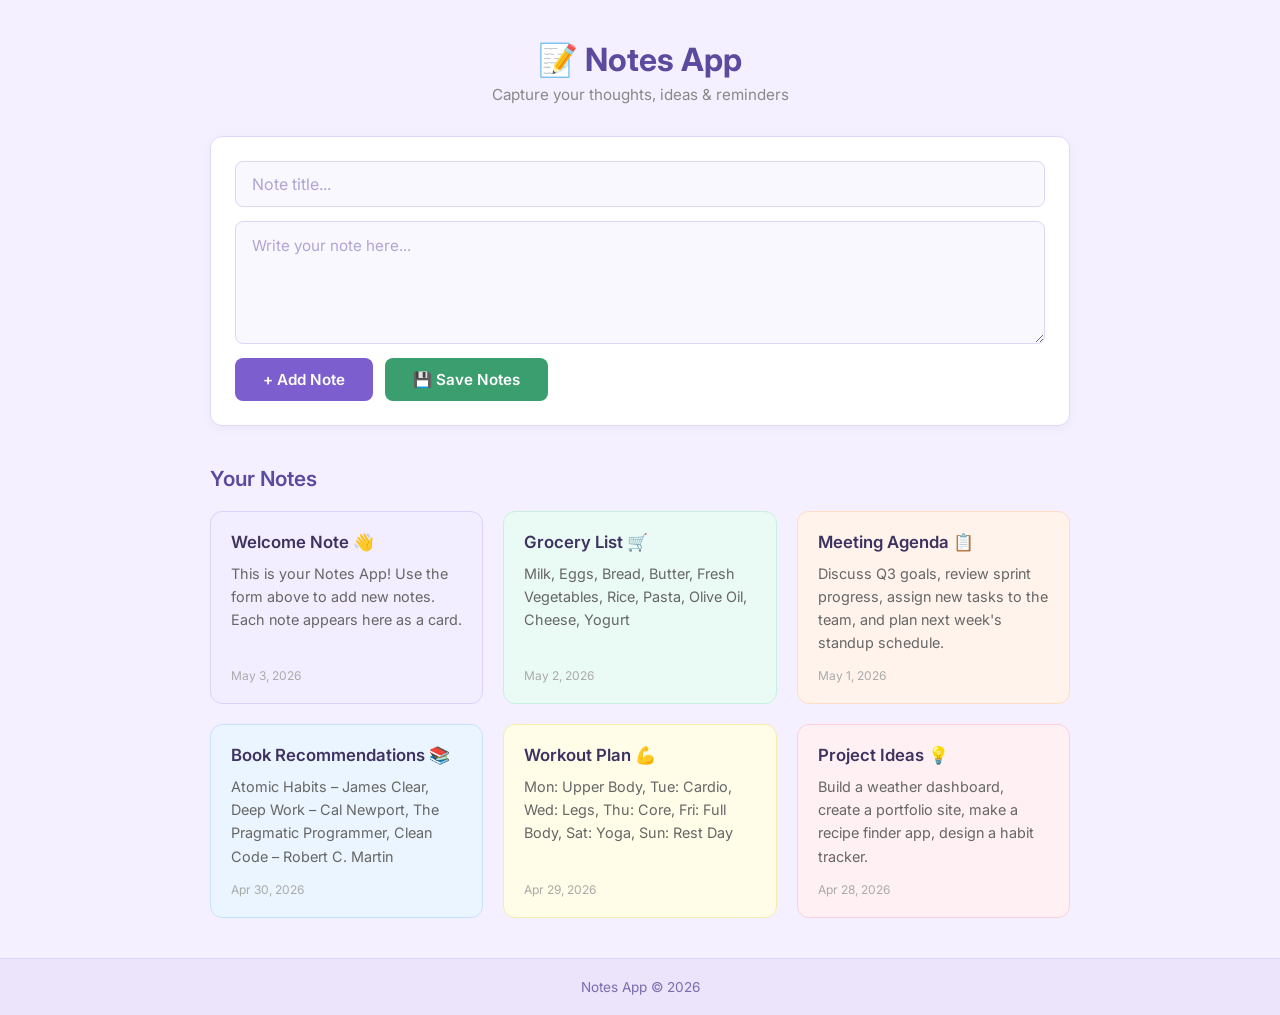
==== index.html @ 51b4ef1a "initial frontend code" ====
<!DOCTYPE html>
<html lang="en">

<head>
    <meta charset="UTF-8">
    <meta name="viewport" content="width=device-width, initial-scale=1.0">
    <meta name="description" content="A clean and simple Notes App to organize your thoughts.">
    <title>Notes App</title>
    <link rel="preconnect" href="https://fonts.googleapis.com">
    <link rel="preconnect" href="https://fonts.gstatic.com" crossorigin>
    <link href="https://fonts.googleapis.com/css2?family=Inter:wght@400;500;600;700&display=swap" rel="stylesheet">
    <link rel="stylesheet" href="styles.css">
</head>

<body>

    <div class="container">

        <!-- Header -->
        <header class="header">
            <h1 class="header__title">📝 Notes App</h1>
            <p class="header__subtitle">Capture your thoughts, ideas &amp; reminders</p>
        </header>

        <!-- Add Note Form -->
        <section class="add-note" aria-label="Add a new note">
            <input type="text" class="add-note__title" id="noteTitle" placeholder="Note title..."
                aria-label="Note title">
            <textarea class="add-note__content" id="noteContent" placeholder="Write your note here..." rows="4"
                aria-label="Note content"></textarea>
            <div class="add-note__actions">
                <button class="add-note__btn" type="button" id="addNoteBtn">
                    + Add Note
                </button>
                <button class="add-note__btn add-note__btn--save" type="button" id="saveBtn">
                    💾 Save Notes
                </button>
            </div>
        </section>

        <!-- Notes Grid -->
        <section class="notes" aria-label="Your notes">
            <h2 class="notes__heading">Your Notes</h2>

            <div class="notes__grid">

                <article class="card card--lavender">
                    <h3 class="card__title">Welcome Note 👋</h3>
                    <p class="card__text">This is your Notes App! Use the form above to add new notes. Each note appears
                        here as a card.</p>
                    <span class="card__date">May 3, 2026</span>
                </article>

                <article class="card card--mint">
                    <h3 class="card__title">Grocery List 🛒</h3>
                    <p class="card__text">Milk, Eggs, Bread, Butter, Fresh Vegetables, Rice, Pasta, Olive Oil, Cheese,
                        Yogurt</p>
                    <span class="card__date">May 2, 2026</span>
                </article>

                <article class="card card--peach">
                    <h3 class="card__title">Meeting Agenda 📋</h3>
                    <p class="card__text">Discuss Q3 goals, review sprint progress, assign new tasks to the team, and
                        plan next week's standup schedule.</p>
                    <span class="card__date">May 1, 2026</span>
                </article>

                <article class="card card--sky">
                    <h3 class="card__title">Book Recommendations 📚</h3>
                    <p class="card__text">Atomic Habits – James Clear, Deep Work – Cal Newport, The Pragmatic
                        Programmer, Clean Code – Robert C. Martin</p>
                    <span class="card__date">Apr 30, 2026</span>
                </article>

                <article class="card card--lemon">
                    <h3 class="card__title">Workout Plan 💪</h3>
                    <p class="card__text">Mon: Upper Body, Tue: Cardio, Wed: Legs, Thu: Core, Fri: Full Body, Sat: Yoga,
                        Sun: Rest Day</p>
                    <span class="card__date">Apr 29, 2026</span>
                </article>

                <article class="card card--rose">
                    <h3 class="card__title">Project Ideas 💡</h3>
                    <p class="card__text">Build a weather dashboard, create a portfolio site, make a recipe finder app,
                        design a habit tracker.</p>
                    <span class="card__date">Apr 28, 2026</span>
                </article>

            </div>
        </section>

    </div>

    <!-- Footer -->
    <footer class="footer">
        <p class="footer__text">Notes App &copy; 2026</p>
    </footer>

    <script>
        const colors = ['lavender', 'mint', 'peach', 'sky', 'lemon', 'rose'];
        const grid = document.querySelector('.notes__grid');

        // Load saved notes from localStorage on page load
        // If saved notes exist, replace the hardcoded cards entirely
        const saved = JSON.parse(localStorage.getItem('notes_app_data') || '[]');
        if (saved.length > 0) {
            grid.innerHTML = '';
            saved.forEach(function(note) {
                grid.insertAdjacentHTML('beforeend', createCardHTML(note.title, note.text, note.date, note.color));
            });
        }

        // Add Note — creates a new card at the top of the grid
        document.getElementById('addNoteBtn').addEventListener('click', function() {
            const title = document.getElementById('noteTitle').value.trim();
            const content = document.getElementById('noteContent').value.trim();
            if (!title) { alert('Please enter a note title.'); return; }
            const color = colors[Math.floor(Math.random() * colors.length)];
            const date = new Date().toLocaleDateString('en-US', { month: 'short', day: 'numeric', year: 'numeric' });
            grid.insertAdjacentHTML('afterbegin', createCardHTML(title, content, date, color));
            document.getElementById('noteTitle').value = '';
            document.getElementById('noteContent').value = '';
        });

        // Save Notes — saves all current cards to localStorage, then refreshes
        document.getElementById('saveBtn').addEventListener('click', function() {
            var notes = [];
            document.querySelectorAll('.card').forEach(function(card) {
                notes.push({
                    title: card.querySelector('.card__title').textContent,
                    text: card.querySelector('.card__text').textContent,
                    date: card.querySelector('.card__date').textContent,
                    color: (card.className.match(/card--(\w+)/) || [])[1] || 'lavender'
                });
            });
            localStorage.setItem('notes_app_data', JSON.stringify(notes));
            location.reload();
        });

        function createCardHTML(title, text, date, color) {
            return '<article class="card card--' + color + '">' +
                '<h3 class="card__title">' + escapeHTML(title) + '</h3>' +
                '<p class="card__text">' + escapeHTML(text) + '</p>' +
                '<span class="card__date">' + escapeHTML(date) + '</span>' +
                '</article>';
        }

        function escapeHTML(str) {
            var div = document.createElement('div');
            div.textContent = str;
            return div.innerHTML;
        }
    </script>

</body>

</html>
---- styles.css ----
/* ===== RESET ===== */
*, *::before, *::after {
  margin: 0;
  padding: 0;
  box-sizing: border-box;
}

/* ===== BASE ===== */
body {
  font-family: 'Inter', sans-serif;
  background-color: #f5f0ff;
  color: #333;
  min-height: 100vh;
  display: flex;
  flex-direction: column;
}

/* ===== CONTAINER ===== */
.container {
  max-width: 900px;
  width: 100%;
  margin: 0 auto;
  padding: 40px 20px;
  flex: 1;
}

/* ===== HEADER ===== */
.header {
  text-align: center;
  margin-bottom: 32px;
}

.header__title {
  font-size: 2rem;
  font-weight: 700;
  color: #5b4a9e;
}

.header__subtitle {
  font-size: 0.95rem;
  color: #888;
  margin-top: 6px;
}

/* ===== ADD NOTE FORM ===== */
.add-note {
  background: #ffffff;
  border: 1px solid #e0d9f5;
  border-radius: 12px;
  padding: 24px;
  display: flex;
  flex-direction: column;
  gap: 14px;
  margin-bottom: 40px;
  box-shadow: 0 2px 10px rgba(91, 74, 158, 0.06);
}

.add-note__title {
  font-family: 'Inter', sans-serif;
  font-size: 1rem;
  padding: 12px 16px;
  border: 1px solid #ddd6f5;
  border-radius: 8px;
  outline: none;
  background: #faf8ff;
  color: #333;
  transition: border-color 0.2s;
}

.add-note__title:focus {
  border-color: #a78bfa;
}

.add-note__title::placeholder {
  color: #b0a4d4;
}

.add-note__content {
  font-family: 'Inter', sans-serif;
  font-size: 0.95rem;
  padding: 12px 16px;
  border: 1px solid #ddd6f5;
  border-radius: 8px;
  outline: none;
  background: #faf8ff;
  color: #333;
  resize: vertical;
  min-height: 100px;
  line-height: 1.6;
  transition: border-color 0.2s;
}

.add-note__content:focus {
  border-color: #a78bfa;
}

.add-note__content::placeholder {
  color: #b0a4d4;
}

.add-note__actions {
  display: flex;
  gap: 12px;
  flex-wrap: wrap;
}

.add-note__btn {
  font-family: 'Inter', sans-serif;
  font-size: 0.95rem;
  font-weight: 600;
  padding: 12px 28px;
  background-color: #7c5ecf;
  color: #fff;
  border: none;
  border-radius: 8px;
  cursor: pointer;
  transition: background-color 0.2s, transform 0.15s;
}

.add-note__btn:hover {
  background-color: #6a4ebd;
  transform: translateY(-1px);
}

.add-note__btn:active {
  transform: translateY(0);
}

.add-note__btn--save {
  background-color: #3a9e6e;
}

.add-note__btn--save:hover {
  background-color: #2e8a5c;
}

/* ===== NOTES SECTION ===== */
.notes__heading {
  font-size: 1.3rem;
  font-weight: 600;
  color: #5b4a9e;
  margin-bottom: 20px;
}

/* ===== NOTES GRID (Flexbox) ===== */
.notes__grid {
  display: flex;
  flex-wrap: wrap;
  gap: 20px;
}

/* ===== NOTE CARD ===== */
.card {
  flex: 1 1 260px;
  max-width: 100%;
  background: #ffffff;
  border: 1px solid #e8e2f4;
  border-radius: 12px;
  padding: 20px;
  display: flex;
  flex-direction: column;
  gap: 10px;
  transition: transform 0.2s, box-shadow 0.2s;
}

.card:hover {
  transform: translateY(-4px);
  box-shadow: 0 6px 20px rgba(91, 74, 158, 0.1);
}

.card__title {
  font-size: 1.05rem;
  font-weight: 600;
  color: #3d3260;
}

.card__text {
  font-size: 0.9rem;
  color: #666;
  line-height: 1.6;
  flex: 1;
}

.card__date {
  font-size: 0.75rem;
  color: #aaa;
  margin-top: 4px;
}

/* ===== PASTEL CARD COLORS ===== */
.card--lavender {
  background: #f3eeff;
  border-color: #ddd1fc;
}

.card--mint {
  background: #eafaf4;
  border-color: #c8f0de;
}

.card--peach {
  background: #fff3ec;
  border-color: #fdddc7;
}

.card--sky {
  background: #ebf5ff;
  border-color: #c7e2ff;
}

.card--lemon {
  background: #fffce8;
  border-color: #f5edab;
}

.card--rose {
  background: #fff0f3;
  border-color: #fcd1da;
}

/* ===== FOOTER ===== */
.footer {
  text-align: center;
  padding: 20px;
  background: #ebe4fa;
  border-top: 1px solid #ddd6f5;
}

.footer__text {
  font-size: 0.85rem;
  color: #7a6cb0;
}

/* ===== RESPONSIVE ===== */
@media (max-width: 640px) {
  .container {
    padding: 24px 14px;
  }

  .header__title {
    font-size: 1.5rem;
  }

  .notes__grid {
    flex-direction: column;
  }

  .card {
    flex: 1 1 100%;
  }

  .add-note__btn {
    width: 100%;
    text-align: center;
  }
}
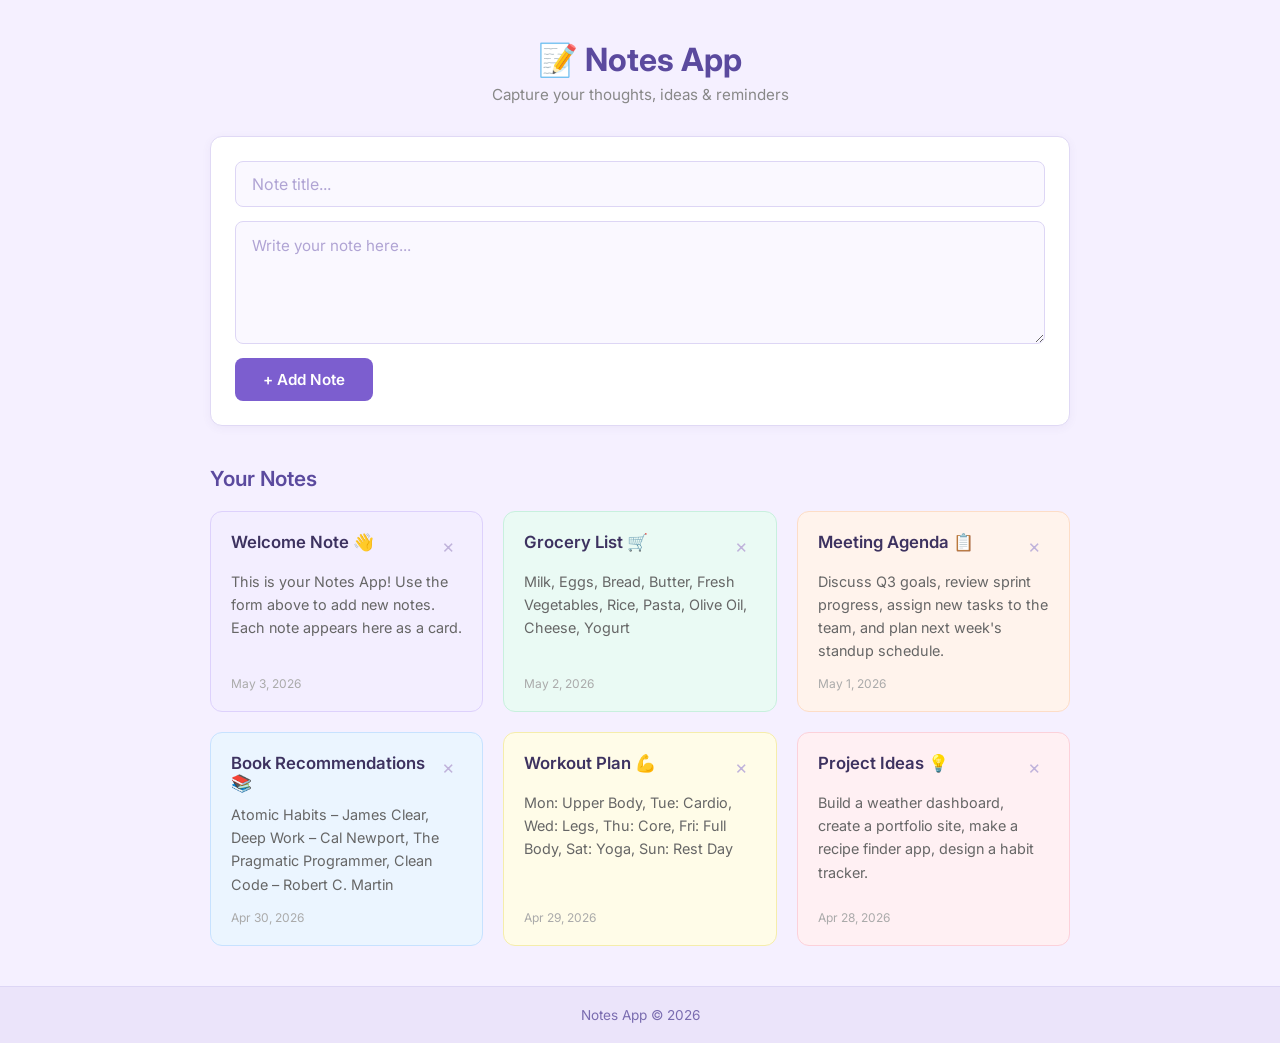
==== commit ceb86065: "Functional and remove save button" ====
--- a/index.html
+++ b/index.html
@@ -32,9 +32,6 @@
                 <button class="add-note__btn" type="button" id="addNoteBtn">
                     + Add Note
                 </button>
-                <button class="add-note__btn add-note__btn--save" type="button" id="saveBtn">
-                    💾 Save Notes
-                </button>
             </div>
         </section>
 
@@ -44,47 +41,7 @@
 
             <div class="notes__grid">
 
-                <article class="card card--lavender">
-                    <h3 class="card__title">Welcome Note 👋</h3>
-                    <p class="card__text">This is your Notes App! Use the form above to add new notes. Each note appears
-                        here as a card.</p>
-                    <span class="card__date">May 3, 2026</span>
-                </article>
-
-                <article class="card card--mint">
-                    <h3 class="card__title">Grocery List 🛒</h3>
-                    <p class="card__text">Milk, Eggs, Bread, Butter, Fresh Vegetables, Rice, Pasta, Olive Oil, Cheese,
-                        Yogurt</p>
-                    <span class="card__date">May 2, 2026</span>
-                </article>
-
-                <article class="card card--peach">
-                    <h3 class="card__title">Meeting Agenda 📋</h3>
-                    <p class="card__text">Discuss Q3 goals, review sprint progress, assign new tasks to the team, and
-                        plan next week's standup schedule.</p>
-                    <span class="card__date">May 1, 2026</span>
-                </article>
-
-                <article class="card card--sky">
-                    <h3 class="card__title">Book Recommendations 📚</h3>
-                    <p class="card__text">Atomic Habits – James Clear, Deep Work – Cal Newport, The Pragmatic
-                        Programmer, Clean Code – Robert C. Martin</p>
-                    <span class="card__date">Apr 30, 2026</span>
-                </article>
-
-                <article class="card card--lemon">
-                    <h3 class="card__title">Workout Plan 💪</h3>
-                    <p class="card__text">Mon: Upper Body, Tue: Cardio, Wed: Legs, Thu: Core, Fri: Full Body, Sat: Yoga,
-                        Sun: Rest Day</p>
-                    <span class="card__date">Apr 29, 2026</span>
-                </article>
-
-                <article class="card card--rose">
-                    <h3 class="card__title">Project Ideas 💡</h3>
-                    <p class="card__text">Build a weather dashboard, create a portfolio site, make a recipe finder app,
-                        design a habit tracker.</p>
-                    <span class="card__date">Apr 28, 2026</span>
-                </article>
+                <!-- Notes are rendered dynamically by JavaScript -->
 
             </div>
         </section>
@@ -97,49 +54,123 @@
     </footer>
 
     <script>
+        const STORAGE_KEY = 'notes_app_data';
         const colors = ['lavender', 'mint', 'peach', 'sky', 'lemon', 'rose'];
         const grid = document.querySelector('.notes__grid');
+        const emptyState = document.createElement('p');
+        emptyState.className = 'notes__empty';
+        emptyState.textContent = 'No notes yet. Add your first note above!';
 
-        // Load saved notes from localStorage on page load
-        // If saved notes exist, replace the hardcoded cards entirely
-        const saved = JSON.parse(localStorage.getItem('notes_app_data') || '[]');
-        if (saved.length > 0) {
+        // Default starter notes (used only on very first visit)
+        const defaultNotes = [
+            { title: 'Welcome Note 👋', text: 'This is your Notes App! Use the form above to add new notes. Each note appears here as a card.', date: 'May 3, 2026', color: 'lavender' },
+            { title: 'Grocery List 🛒', text: 'Milk, Eggs, Bread, Butter, Fresh Vegetables, Rice, Pasta, Olive Oil, Cheese, Yogurt', date: 'May 2, 2026', color: 'mint' },
+            { title: 'Meeting Agenda 📋', text: 'Discuss Q3 goals, review sprint progress, assign new tasks to the team, and plan next week\'s standup schedule.', date: 'May 1, 2026', color: 'peach' },
+            { title: 'Book Recommendations 📚', text: 'Atomic Habits – James Clear, Deep Work – Cal Newport, The Pragmatic Programmer, Clean Code – Robert C. Martin', date: 'Apr 30, 2026', color: 'sky' },
+            { title: 'Workout Plan 💪', text: 'Mon: Upper Body, Tue: Cardio, Wed: Legs, Thu: Core, Fri: Full Body, Sat: Yoga, Sun: Rest Day', date: 'Apr 29, 2026', color: 'lemon' },
+            { title: 'Project Ideas 💡', text: 'Build a weather dashboard, create a portfolio site, make a recipe finder app, design a habit tracker.', date: 'Apr 28, 2026', color: 'rose' }
+        ];
+
+        // ---- Data helpers ----
+        function loadNotes() {
+            const raw = localStorage.getItem(STORAGE_KEY);
+            if (raw === null) {
+                // First visit — seed with defaults and persist
+                localStorage.setItem(STORAGE_KEY, JSON.stringify(defaultNotes));
+                return [...defaultNotes];
+            }
+            return JSON.parse(raw);
+        }
+
+        function saveNotes(notes) {
+            localStorage.setItem(STORAGE_KEY, JSON.stringify(notes));
+        }
+
+        // ---- Rendering ----
+        function renderNotes() {
+            const notes = loadNotes();
             grid.innerHTML = '';
-            saved.forEach(function(note) {
-                grid.insertAdjacentHTML('beforeend', createCardHTML(note.title, note.text, note.date, note.color));
+            if (notes.length === 0) {
+                grid.appendChild(emptyState);
+                return;
+            }
+            notes.forEach(function(note, index) {
+                grid.insertAdjacentHTML('beforeend', createCardHTML(note.title, note.text, note.date, note.color, index));
+            });
+
+            // Attach delete handlers
+            grid.querySelectorAll('.card__delete').forEach(function(btn) {
+                btn.addEventListener('click', function() {
+                    const idx = parseInt(this.dataset.index, 10);
+                    deleteNote(idx);
+                });
             });
         }
 
-        // Add Note — creates a new card at the top of the grid
+        // ---- Actions ----
+        function addNote(title, text) {
+            const notes = loadNotes();
+            notes.unshift({
+                title: title,
+                text: text,
+                date: new Date().toLocaleDateString('en-US', { month: 'short', day: 'numeric', year: 'numeric' }),
+                color: colors[Math.floor(Math.random() * colors.length)]
+            });
+            saveNotes(notes);
+            renderNotes();
+        }
+
+        function deleteNote(index) {
+            const notes = loadNotes();
+            if (index >= 0 && index < notes.length) {
+                const card = grid.querySelectorAll('.card')[index];
+                if (card) {
+                    card.classList.add('card--removing');
+                    card.addEventListener('animationend', function() {
+                        notes.splice(index, 1);
+                        saveNotes(notes);
+                        renderNotes();
+                    });
+                } else {
+                    notes.splice(index, 1);
+                    saveNotes(notes);
+                    renderNotes();
+                }
+            }
+        }
+
+        // ---- Event listeners ----
         document.getElementById('addNoteBtn').addEventListener('click', function() {
-            const title = document.getElementById('noteTitle').value.trim();
-            const content = document.getElementById('noteContent').value.trim();
-            if (!title) { alert('Please enter a note title.'); return; }
-            const color = colors[Math.floor(Math.random() * colors.length)];
-            const date = new Date().toLocaleDateString('en-US', { month: 'short', day: 'numeric', year: 'numeric' });
-            grid.insertAdjacentHTML('afterbegin', createCardHTML(title, content, date, color));
-            document.getElementById('noteTitle').value = '';
-            document.getElementById('noteContent').value = '';
+            const titleEl = document.getElementById('noteTitle');
+            const contentEl = document.getElementById('noteContent');
+            const title = titleEl.value.trim();
+            const content = contentEl.value.trim();
+            if (!title) {
+                titleEl.focus();
+                titleEl.classList.add('add-note__title--error');
+                setTimeout(function() { titleEl.classList.remove('add-note__title--error'); }, 800);
+                return;
+            }
+            addNote(title, content);
+            titleEl.value = '';
+            contentEl.value = '';
+            titleEl.focus();
         });
 
-        // Save Notes — saves all current cards to localStorage, then refreshes
-        document.getElementById('saveBtn').addEventListener('click', function() {
-            var notes = [];
-            document.querySelectorAll('.card').forEach(function(card) {
-                notes.push({
-                    title: card.querySelector('.card__title').textContent,
-                    text: card.querySelector('.card__text').textContent,
-                    date: card.querySelector('.card__date').textContent,
-                    color: (card.className.match(/card--(\w+)/) || [])[1] || 'lavender'
-                });
-            });
-            localStorage.setItem('notes_app_data', JSON.stringify(notes));
-            location.reload();
+        // Allow Ctrl+Enter / Cmd+Enter to add a note quickly
+        document.querySelector('.add-note').addEventListener('keydown', function(e) {
+            if ((e.ctrlKey || e.metaKey) && e.key === 'Enter') {
+                document.getElementById('addNoteBtn').click();
+            }
         });
 
-        function createCardHTML(title, text, date, color) {
+        // ---- Helpers ----
+        function createCardHTML(title, text, date, color, index) {
             return '<article class="card card--' + color + '">' +
-                '<h3 class="card__title">' + escapeHTML(title) + '</h3>' +
+                '<div class="card__header">' +
+                    '<h3 class="card__title">' + escapeHTML(title) + '</h3>' +
+                    '<button class="card__delete" data-index="' + index + '" title="Delete note" aria-label="Delete note">×</button>' +
+                '</div>' +
                 '<p class="card__text">' + escapeHTML(text) + '</p>' +
                 '<span class="card__date">' + escapeHTML(date) + '</span>' +
                 '</article>';
@@ -150,6 +181,9 @@
             div.textContent = str;
             return div.innerHTML;
         }
+
+        // ---- Init ----
+        renderNotes();
     </script>
 
 </body>
--- a/styles.css
+++ b/styles.css
@@ -126,12 +126,17 @@
   transform: translateY(0);
 }
 
-.add-note__btn--save {
-  background-color: #3a9e6e;
-}
-
-.add-note__btn--save:hover {
-  background-color: #2e8a5c;
+/* ===== INPUT ERROR STATE ===== */
+.add-note__title--error {
+  border-color: #e74c3c !important;
+  animation: shake 0.4s ease-in-out;
+}
+
+@keyframes shake {
+  0%, 100% { transform: translateX(0); }
+  25% { transform: translateX(-6px); }
+  50% { transform: translateX(6px); }
+  75% { transform: translateX(-4px); }
 }
 
 /* ===== NOTES SECTION ===== */
@@ -187,6 +192,59 @@
   margin-top: 4px;
 }
 
+/* ===== CARD HEADER (title + delete) ===== */
+.card__header {
+  display: flex;
+  align-items: flex-start;
+  justify-content: space-between;
+  gap: 8px;
+}
+
+.card__delete {
+  font-family: 'Inter', sans-serif;
+  font-size: 1.2rem;
+  line-height: 1;
+  width: 28px;
+  height: 28px;
+  display: flex;
+  align-items: center;
+  justify-content: center;
+  flex-shrink: 0;
+  background: transparent;
+  color: #c0b3db;
+  border: 1px solid transparent;
+  border-radius: 6px;
+  cursor: pointer;
+  transition: background 0.2s, color 0.2s, border-color 0.2s;
+}
+
+.card__delete:hover {
+  background: rgba(231, 76, 60, 0.1);
+  color: #e74c3c;
+  border-color: rgba(231, 76, 60, 0.25);
+}
+
+/* ===== CARD REMOVAL ANIMATION ===== */
+.card--removing {
+  animation: fadeSlideOut 0.35s ease forwards;
+}
+
+@keyframes fadeSlideOut {
+  to {
+    opacity: 0;
+    transform: translateY(12px) scale(0.95);
+  }
+}
+
+/* ===== EMPTY STATE ===== */
+.notes__empty {
+  text-align: center;
+  font-size: 1rem;
+  color: #b0a4d4;
+  padding: 48px 20px;
+  width: 100%;
+}
+
 /* ===== PASTEL CARD COLORS ===== */
 .card--lavender {
   background: #f3eeff;
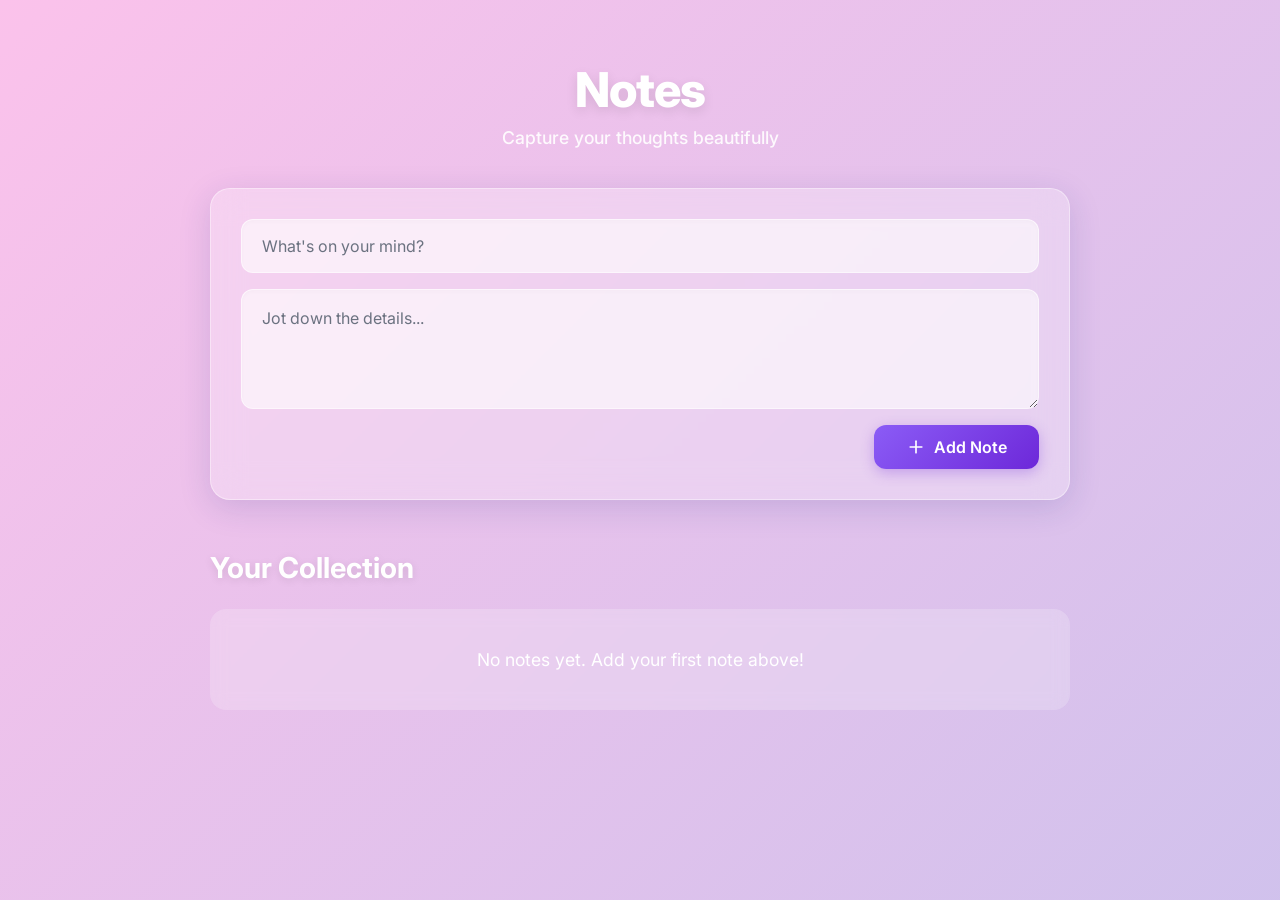
==== commit 4f24b1d4: "Add html and css files" ====
--- a/index.html
+++ b/index.html
@@ -5,10 +5,10 @@
     <meta charset="UTF-8">
     <meta name="viewport" content="width=device-width, initial-scale=1.0">
     <meta name="description" content="A clean and simple Notes App to organize your thoughts.">
-    <title>Notes App</title>
+    <title>Premium Notes App</title>
     <link rel="preconnect" href="https://fonts.googleapis.com">
     <link rel="preconnect" href="https://fonts.gstatic.com" crossorigin>
-    <link href="https://fonts.googleapis.com/css2?family=Inter:wght@400;500;600;700&display=swap" rel="stylesheet">
+    <link href="https://fonts.googleapis.com/css2?family=Inter:wght@400;500;600;700;800&display=swap" rel="stylesheet">
     <link rel="stylesheet" href="styles.css">
 </head>
 
@@ -18,140 +18,261 @@
 
         <!-- Header -->
         <header class="header">
-            <h1 class="header__title">📝 Notes App</h1>
-            <p class="header__subtitle">Capture your thoughts, ideas &amp; reminders</p>
+            <h1 class="header__title">Notes</h1>
+            <p class="header__subtitle">Capture your thoughts beautifully</p>
         </header>
 
         <!-- Add Note Form -->
         <section class="add-note" aria-label="Add a new note">
-            <input type="text" class="add-note__title" id="noteTitle" placeholder="Note title..."
+            <input type="text" class="add-note__title" id="noteTitle" placeholder="What's on your mind?"
                 aria-label="Note title">
-            <textarea class="add-note__content" id="noteContent" placeholder="Write your note here..." rows="4"
+            <textarea class="add-note__content" id="noteContent" placeholder="Jot down the details..." rows="3"
                 aria-label="Note content"></textarea>
             <div class="add-note__actions">
-                <button class="add-note__btn" type="button" id="addNoteBtn">
-                    + Add Note
+                <button class="btn btn-primary" type="button" id="addNoteBtn">
+                    <svg width="20" height="20" viewBox="0 0 24 24" fill="none" stroke="currentColor" stroke-width="2" stroke-linecap="round" stroke-linejoin="round"><line x1="12" y1="5" x2="12" y2="19"></line><line x1="5" y1="12" x2="19" y2="12"></line></svg>
+                    Add Note
                 </button>
             </div>
         </section>
 
         <!-- Notes Grid -->
         <section class="notes" aria-label="Your notes">
-            <h2 class="notes__heading">Your Notes</h2>
-
-            <div class="notes__grid">
-
-                <!-- Notes are rendered dynamically by JavaScript -->
-
+            <h2 class="notes__heading">Your Collection</h2>
+            <div class="notes__grid" id="notesGrid">
+                <!-- Notes will be dynamically inserted here -->
             </div>
         </section>
 
     </div>
 
-    <!-- Footer -->
-    <footer class="footer">
-        <p class="footer__text">Notes App &copy; 2026</p>
-    </footer>
+    <!-- Edit Note Modal -->
+    <div class="modal-overlay" id="editModalOverlay">
+        <div class="modal">
+            <h2 class="modal__header">Edit Note</h2>
+            <div class="modal__form">
+                <input type="hidden" id="editNoteId">
+                <input type="hidden" id="editNoteColor">
+                <input type="text" class="modal__input" id="editNoteTitle" placeholder="Note title...">
+                <textarea class="modal__textarea" id="editNoteContent" placeholder="Note content..." rows="4"></textarea>
+                <div class="modal__actions">
+                    <button class="btn btn-secondary" id="cancelEditBtn">Cancel</button>
+                    <button class="btn btn-primary" id="saveEditBtn">Save Changes</button>
+                </div>
+            </div>
+        </div>
+    </div>
 
     <script>
-        const STORAGE_KEY = 'notes_app_data';
+        const API_URL = 'http://localhost:5000/notes';
         const colors = ['lavender', 'mint', 'peach', 'sky', 'lemon', 'rose'];
-        const grid = document.querySelector('.notes__grid');
-        const emptyState = document.createElement('p');
-        emptyState.className = 'notes__empty';
-        emptyState.textContent = 'No notes yet. Add your first note above!';
-
-        // Default starter notes (used only on very first visit)
-        const defaultNotes = [
-            { title: 'Welcome Note 👋', text: 'This is your Notes App! Use the form above to add new notes. Each note appears here as a card.', date: 'May 3, 2026', color: 'lavender' },
-            { title: 'Grocery List 🛒', text: 'Milk, Eggs, Bread, Butter, Fresh Vegetables, Rice, Pasta, Olive Oil, Cheese, Yogurt', date: 'May 2, 2026', color: 'mint' },
-            { title: 'Meeting Agenda 📋', text: 'Discuss Q3 goals, review sprint progress, assign new tasks to the team, and plan next week\'s standup schedule.', date: 'May 1, 2026', color: 'peach' },
-            { title: 'Book Recommendations 📚', text: 'Atomic Habits – James Clear, Deep Work – Cal Newport, The Pragmatic Programmer, Clean Code – Robert C. Martin', date: 'Apr 30, 2026', color: 'sky' },
-            { title: 'Workout Plan 💪', text: 'Mon: Upper Body, Tue: Cardio, Wed: Legs, Thu: Core, Fri: Full Body, Sat: Yoga, Sun: Rest Day', date: 'Apr 29, 2026', color: 'lemon' },
-            { title: 'Project Ideas 💡', text: 'Build a weather dashboard, create a portfolio site, make a recipe finder app, design a habit tracker.', date: 'Apr 28, 2026', color: 'rose' }
-        ];
-
-        // ---- Data helpers ----
-        function loadNotes() {
-            const raw = localStorage.getItem(STORAGE_KEY);
-            if (raw === null) {
-                // First visit — seed with defaults and persist
-                localStorage.setItem(STORAGE_KEY, JSON.stringify(defaultNotes));
-                return [...defaultNotes];
-            }
-            return JSON.parse(raw);
-        }
-
-        function saveNotes(notes) {
-            localStorage.setItem(STORAGE_KEY, JSON.stringify(notes));
+        const grid = document.getElementById('notesGrid');
+        
+        // Modal elements
+        const editModalOverlay = document.getElementById('editModalOverlay');
+        const editNoteId = document.getElementById('editNoteId');
+        const editNoteColor = document.getElementById('editNoteColor');
+        const editNoteTitle = document.getElementById('editNoteTitle');
+        const editNoteContent = document.getElementById('editNoteContent');
+        const cancelEditBtn = document.getElementById('cancelEditBtn');
+        const saveEditBtn = document.getElementById('saveEditBtn');
+
+        // ---- API Helpers ----
+        async function fetchNotes() {
+            try {
+                const res = await fetch(API_URL);
+                if (!res.ok) throw new Error('Failed to fetch');
+                return await res.json();
+            } catch (err) {
+                console.error(err);
+                return [];
+            }
+        }
+
+        async function createNote(note) {
+            try {
+                const res = await fetch(API_URL, {
+                    method: 'POST',
+                    headers: { 'Content-Type': 'application/json' },
+                    body: JSON.stringify(note)
+                });
+                if (!res.ok) throw new Error('Failed to create');
+                return await res.json();
+            } catch (err) {
+                console.error(err);
+            }
+        }
+
+        async function updateNote(id, note) {
+            try {
+                const res = await fetch(`${API_URL}/${id}`, {
+                    method: 'PUT',
+                    headers: { 'Content-Type': 'application/json' },
+                    body: JSON.stringify(note)
+                });
+                if (!res.ok) throw new Error('Failed to update');
+                return await res.json();
+            } catch (err) {
+                console.error(err);
+            }
+        }
+
+        async function removeNote(id) {
+            try {
+                const res = await fetch(`${API_URL}/${id}`, {
+                    method: 'DELETE'
+                });
+                if (!res.ok) throw new Error('Failed to delete');
+            } catch (err) {
+                console.error(err);
+            }
         }
 
         // ---- Rendering ----
-        function renderNotes() {
-            const notes = loadNotes();
+        async function renderNotes() {
+            const notes = await fetchNotes();
             grid.innerHTML = '';
-            if (notes.length === 0) {
-                grid.appendChild(emptyState);
+            
+            if (!notes || notes.length === 0) {
+                grid.innerHTML = '<p class="notes__empty">No notes yet. Add your first note above!</p>';
                 return;
             }
-            notes.forEach(function(note, index) {
-                grid.insertAdjacentHTML('beforeend', createCardHTML(note.title, note.text, note.date, note.color, index));
+
+            notes.forEach(function(note) {
+                const dateObj = new Date(note.created_at);
+                const dateStr = dateObj.toLocaleDateString('en-US', { month: 'short', day: 'numeric', year: 'numeric' });
+                
+                const cardHTML = `
+                    <article class="card card--${note.color}" data-id="${note.id}" data-color="${note.color}">
+                        <div class="card__actions">
+                            <button class="card__btn card__btn--edit" title="Edit note" aria-label="Edit note">
+                                <svg viewBox="0 0 24 24" fill="none" stroke="currentColor" stroke-width="2" stroke-linecap="round" stroke-linejoin="round"><path d="M11 4H4a2 2 0 0 0-2 2v14a2 2 0 0 0 2 2h14a2 2 0 0 0 2-2v-7"></path><path d="M18.5 2.5a2.121 2.121 0 0 1 3 3L12 15l-4 1 1-4 9.5-9.5z"></path></svg>
+                            </button>
+                            <button class="card__btn card__btn--delete" title="Delete note" aria-label="Delete note">
+                                <svg viewBox="0 0 24 24" fill="none" stroke="currentColor" stroke-width="2" stroke-linecap="round" stroke-linejoin="round"><polyline points="3 6 5 6 21 6"></polyline><path d="M19 6v14a2 2 0 0 1-2 2H7a2 2 0 0 1-2-2V6m3 0V4a2 2 0 0 1 2-2h4a2 2 0 0 1 2 2v2"></path><line x1="10" y1="11" x2="10" y2="17"></line><line x1="14" y1="11" x2="14" y2="17"></line></svg>
+                            </button>
+                        </div>
+                        <h3 class="card__title">${escapeHTML(note.title)}</h3>
+                        <p class="card__text">${escapeHTML(note.content)}</p>
+                        <div class="card__footer">
+                            <span class="card__date">${escapeHTML(dateStr)}</span>
+                        </div>
+                    </article>
+                `;
+                grid.insertAdjacentHTML('beforeend', cardHTML);
             });
 
-            // Attach delete handlers
-            grid.querySelectorAll('.card__delete').forEach(function(btn) {
-                btn.addEventListener('click', function() {
-                    const idx = parseInt(this.dataset.index, 10);
-                    deleteNote(idx);
-                });
-            });
-        }
-
-        // ---- Actions ----
-        function addNote(title, text) {
-            const notes = loadNotes();
-            notes.unshift({
-                title: title,
-                text: text,
-                date: new Date().toLocaleDateString('en-US', { month: 'short', day: 'numeric', year: 'numeric' }),
-                color: colors[Math.floor(Math.random() * colors.length)]
-            });
-            saveNotes(notes);
-            renderNotes();
-        }
-
-        function deleteNote(index) {
-            const notes = loadNotes();
-            if (index >= 0 && index < notes.length) {
-                const card = grid.querySelectorAll('.card')[index];
-                if (card) {
+            // Attach event listeners to newly rendered cards
+            attachCardEvents();
+        }
+
+        function attachCardEvents() {
+            // Delete handlers
+            grid.querySelectorAll('.card__btn--delete').forEach(btn => {
+                btn.addEventListener('click', async function(e) {
+                    const card = e.target.closest('.card');
+                    const id = parseInt(card.dataset.id, 10);
                     card.classList.add('card--removing');
-                    card.addEventListener('animationend', function() {
-                        notes.splice(index, 1);
-                        saveNotes(notes);
+                    card.addEventListener('animationend', async function() {
+                        await removeNote(id);
                         renderNotes();
                     });
-                } else {
-                    notes.splice(index, 1);
-                    saveNotes(notes);
-                    renderNotes();
-                }
-            }
-        }
-
-        // ---- Event listeners ----
-        document.getElementById('addNoteBtn').addEventListener('click', function() {
+                });
+            });
+
+            // Edit handlers
+            grid.querySelectorAll('.card__btn--edit').forEach(btn => {
+                btn.addEventListener('click', function(e) {
+                    const card = e.target.closest('.card');
+                    const id = card.dataset.id;
+                    const color = card.dataset.color;
+                    const title = card.querySelector('.card__title').textContent;
+                    const content = card.querySelector('.card__text').textContent;
+
+                    openEditModal(id, title, content, color);
+                });
+            });
+        }
+
+        // ---- Edit Modal Logic ----
+        function openEditModal(id, title, content, color) {
+            editNoteId.value = id;
+            editNoteColor.value = color;
+            editNoteTitle.value = title;
+            editNoteContent.value = content;
+            editModalOverlay.classList.add('active');
+        }
+
+        function closeEditModal() {
+            editModalOverlay.classList.remove('active');
+        }
+
+        cancelEditBtn.addEventListener('click', closeEditModal);
+
+        saveEditBtn.addEventListener('click', async function() {
+            const id = editNoteId.value;
+            const title = editNoteTitle.value.trim();
+            const content = editNoteContent.value.trim();
+            const color = editNoteColor.value;
+
+            if (!title) {
+                editNoteTitle.focus();
+                return;
+            }
+
+            const updatedNote = { title, content, color };
+            
+            saveEditBtn.disabled = true;
+            saveEditBtn.textContent = 'Saving...';
+            
+            await updateNote(id, updatedNote);
+            
+            saveEditBtn.disabled = false;
+            saveEditBtn.textContent = 'Save Changes';
+            closeEditModal();
+            renderNotes();
+        });
+
+        // Close modal on click outside
+        editModalOverlay.addEventListener('click', function(e) {
+            if (e.target === editModalOverlay) {
+                closeEditModal();
+            }
+        });
+
+        // ---- Add Note Actions ----
+        async function addNote(title, text) {
+            const newNote = {
+                title: title,
+                content: text,
+                color: colors[Math.floor(Math.random() * colors.length)]
+            };
+            await createNote(newNote);
+            renderNotes();
+        }
+
+        document.getElementById('addNoteBtn').addEventListener('click', async function() {
             const titleEl = document.getElementById('noteTitle');
             const contentEl = document.getElementById('noteContent');
             const title = titleEl.value.trim();
             const content = contentEl.value.trim();
+            
             if (!title) {
                 titleEl.focus();
                 titleEl.classList.add('add-note__title--error');
                 setTimeout(function() { titleEl.classList.remove('add-note__title--error'); }, 800);
                 return;
             }
-            addNote(title, content);
+            
+            // disable button while adding
+            this.disabled = true;
+            this.innerHTML = '<svg width="20" height="20" viewBox="0 0 24 24" fill="none" stroke="currentColor" stroke-width="2" stroke-linecap="round" stroke-linejoin="round"><path d="M21.5 2v6h-6M2.13 15.57a9 9 0 1 0 3.87-10.42L2 8"></path></svg> Adding...';
+            
+            await addNote(title, content);
+            
+            this.disabled = false;
+            this.innerHTML = '<svg width="20" height="20" viewBox="0 0 24 24" fill="none" stroke="currentColor" stroke-width="2" stroke-linecap="round" stroke-linejoin="round"><line x1="12" y1="5" x2="12" y2="19"></line><line x1="5" y1="12" x2="19" y2="12"></line></svg> Add Note';
+            
             titleEl.value = '';
             contentEl.value = '';
             titleEl.focus();
@@ -165,18 +286,8 @@
         });
 
         // ---- Helpers ----
-        function createCardHTML(title, text, date, color, index) {
-            return '<article class="card card--' + color + '">' +
-                '<div class="card__header">' +
-                    '<h3 class="card__title">' + escapeHTML(title) + '</h3>' +
-                    '<button class="card__delete" data-index="' + index + '" title="Delete note" aria-label="Delete note">×</button>' +
-                '</div>' +
-                '<p class="card__text">' + escapeHTML(text) + '</p>' +
-                '<span class="card__date">' + escapeHTML(date) + '</span>' +
-                '</article>';
-        }
-
         function escapeHTML(str) {
+            if (!str) return '';
             var div = document.createElement('div');
             div.textContent = str;
             return div.innerHTML;
@@ -185,7 +296,5 @@
         // ---- Init ----
         renderNotes();
     </script>
-
 </body>
-
 </html>
--- a/styles.css
+++ b/styles.css
@@ -5,14 +5,22 @@
   box-sizing: border-box;
 }
 
-/* ===== BASE ===== */
+/* ===== BASE & ANIMATED BACKGROUND ===== */
 body {
   font-family: 'Inter', sans-serif;
-  background-color: #f5f0ff;
-  color: #333;
+  color: #1f2937;
   min-height: 100vh;
   display: flex;
   flex-direction: column;
+  background: linear-gradient(135deg, #fbc2eb 0%, #a6c1ee 100%);
+  background-size: 200% 200%;
+  animation: gradientBG 15s ease infinite;
+}
+
+@keyframes gradientBG {
+  0% { background-position: 0% 50%; }
+  50% { background-position: 100% 50%; }
+  100% { background-position: 0% 50%; }
 }
 
 /* ===== CONTAINER ===== */
@@ -20,115 +28,131 @@
   max-width: 900px;
   width: 100%;
   margin: 0 auto;
-  padding: 40px 20px;
+  padding: 60px 20px;
   flex: 1;
 }
 
 /* ===== HEADER ===== */
 .header {
   text-align: center;
-  margin-bottom: 32px;
+  margin-bottom: 40px;
 }
 
 .header__title {
-  font-size: 2rem;
-  font-weight: 700;
-  color: #5b4a9e;
+  font-size: 3rem;
+  font-weight: 800;
+  color: #fff;
+  text-shadow: 0 4px 12px rgba(0,0,0,0.1);
+  letter-spacing: -1px;
 }
 
 .header__subtitle {
-  font-size: 0.95rem;
-  color: #888;
-  margin-top: 6px;
-}
-
-/* ===== ADD NOTE FORM ===== */
+  font-size: 1.1rem;
+  color: rgba(255, 255, 255, 0.9);
+  margin-top: 8px;
+  font-weight: 500;
+}
+
+/* ===== ADD NOTE FORM (GLASSMORPHISM) ===== */
 .add-note {
-  background: #ffffff;
-  border: 1px solid #e0d9f5;
+  background: rgba(255, 255, 255, 0.25);
+  backdrop-filter: blur(16px);
+  -webkit-backdrop-filter: blur(16px);
+  border: 1px solid rgba(255, 255, 255, 0.4);
+  border-radius: 20px;
+  padding: 30px;
+  display: flex;
+  flex-direction: column;
+  gap: 16px;
+  margin-bottom: 50px;
+  box-shadow: 0 8px 32px rgba(31, 38, 135, 0.15);
+}
+
+.add-note__title, .add-note__content, .modal__input, .modal__textarea {
+  font-family: 'Inter', sans-serif;
+  width: 100%;
+  padding: 16px 20px;
+  border: 1px solid rgba(255, 255, 255, 0.5);
   border-radius: 12px;
-  padding: 24px;
-  display: flex;
-  flex-direction: column;
-  gap: 14px;
-  margin-bottom: 40px;
-  box-shadow: 0 2px 10px rgba(91, 74, 158, 0.06);
-}
-
-.add-note__title {
+  outline: none;
+  background: rgba(255, 255, 255, 0.6);
+  color: #1f2937;
+  font-size: 1rem;
+  transition: all 0.3s ease;
+  box-shadow: inset 0 2px 4px rgba(0,0,0,0.02);
+}
+
+.add-note__title:focus, .add-note__content:focus, .modal__input:focus, .modal__textarea:focus {
+  background: rgba(255, 255, 255, 0.9);
+  border-color: #8b5cf6;
+  box-shadow: 0 0 0 4px rgba(139, 92, 246, 0.15);
+}
+
+.add-note__title::placeholder, .add-note__content::placeholder, .modal__input::placeholder, .modal__textarea::placeholder {
+  color: #6b7280;
+}
+
+.add-note__content, .modal__textarea {
+  resize: vertical;
+  min-height: 120px;
+  line-height: 1.6;
+}
+
+.add-note__actions {
+  display: flex;
+  justify-content: flex-end;
+}
+
+/* Base button styles */
+.btn {
   font-family: 'Inter', sans-serif;
   font-size: 1rem;
-  padding: 12px 16px;
-  border: 1px solid #ddd6f5;
-  border-radius: 8px;
-  outline: none;
-  background: #faf8ff;
-  color: #333;
-  transition: border-color 0.2s;
-}
-
-.add-note__title:focus {
-  border-color: #a78bfa;
-}
-
-.add-note__title::placeholder {
-  color: #b0a4d4;
-}
-
-.add-note__content {
-  font-family: 'Inter', sans-serif;
-  font-size: 0.95rem;
-  padding: 12px 16px;
-  border: 1px solid #ddd6f5;
-  border-radius: 8px;
-  outline: none;
-  background: #faf8ff;
-  color: #333;
-  resize: vertical;
-  min-height: 100px;
-  line-height: 1.6;
-  transition: border-color 0.2s;
-}
-
-.add-note__content:focus {
-  border-color: #a78bfa;
-}
-
-.add-note__content::placeholder {
-  color: #b0a4d4;
-}
-
-.add-note__actions {
-  display: flex;
-  gap: 12px;
-  flex-wrap: wrap;
-}
-
-.add-note__btn {
-  font-family: 'Inter', sans-serif;
-  font-size: 0.95rem;
   font-weight: 600;
-  padding: 12px 28px;
-  background-color: #7c5ecf;
+  padding: 12px 32px;
+  border: none;
+  border-radius: 12px;
+  cursor: pointer;
+  transition: all 0.2s cubic-bezier(0.4, 0, 0.2, 1);
+  display: inline-flex;
+  align-items: center;
+  justify-content: center;
+  gap: 8px;
+}
+
+.btn-primary {
+  background: linear-gradient(135deg, #8b5cf6, #6d28d9);
   color: #fff;
-  border: none;
-  border-radius: 8px;
-  cursor: pointer;
-  transition: background-color 0.2s, transform 0.15s;
-}
-
-.add-note__btn:hover {
-  background-color: #6a4ebd;
-  transform: translateY(-1px);
-}
-
-.add-note__btn:active {
+  box-shadow: 0 4px 14px rgba(109, 40, 217, 0.3);
+}
+
+.btn-primary:hover {
+  transform: translateY(-2px);
+  box-shadow: 0 6px 20px rgba(109, 40, 217, 0.4);
+}
+
+.btn-primary:active {
   transform: translateY(0);
+}
+
+.btn-primary:disabled {
+  opacity: 0.7;
+  cursor: not-allowed;
+  transform: none;
+}
+
+.btn-secondary {
+  background: rgba(255, 255, 255, 0.5);
+  color: #4b5563;
+}
+
+.btn-secondary:hover {
+  background: rgba(255, 255, 255, 0.8);
 }
 
 /* ===== INPUT ERROR STATE ===== */
 .add-note__title--error {
-  border-color: #e74c3c !important;
+  border-color: #ef4444 !important;
+  background: rgba(254, 226, 226, 0.8) !important;
   animation: shake 0.4s ease-in-out;
 }
 
@@ -141,174 +165,233 @@
 
 /* ===== NOTES SECTION ===== */
 .notes__heading {
-  font-size: 1.3rem;
-  font-weight: 600;
-  color: #5b4a9e;
-  margin-bottom: 20px;
-}
-
-/* ===== NOTES GRID (Flexbox) ===== */
+  font-size: 1.8rem;
+  font-weight: 700;
+  color: #fff;
+  margin-bottom: 24px;
+  text-shadow: 0 2px 8px rgba(0,0,0,0.1);
+}
+
+/* ===== NOTES GRID (Masonry via CSS Columns or Flex) ===== */
 .notes__grid {
-  display: flex;
-  flex-wrap: wrap;
-  gap: 20px;
-}
-
-/* ===== NOTE CARD ===== */
+  display: grid;
+  grid-template-columns: repeat(auto-fill, minmax(280px, 1fr));
+  gap: 24px;
+}
+
+/* ===== NOTE CARD (GLASSMORPHISM) ===== */
 .card {
-  flex: 1 1 260px;
-  max-width: 100%;
-  background: #ffffff;
-  border: 1px solid #e8e2f4;
-  border-radius: 12px;
-  padding: 20px;
+  background: rgba(255, 255, 255, 0.35);
+  backdrop-filter: blur(10px);
+  -webkit-backdrop-filter: blur(10px);
+  border: 1px solid rgba(255, 255, 255, 0.5);
+  border-radius: 16px;
+  padding: 24px;
   display: flex;
   flex-direction: column;
-  gap: 10px;
-  transition: transform 0.2s, box-shadow 0.2s;
+  gap: 12px;
+  transition: all 0.3s cubic-bezier(0.4, 0, 0.2, 1);
+  box-shadow: 0 4px 16px rgba(0, 0, 0, 0.05);
+  position: relative;
+  overflow: hidden;
+  animation: popIn 0.4s cubic-bezier(0.175, 0.885, 0.32, 1.275) forwards;
+}
+
+@keyframes popIn {
+  0% { opacity: 0; transform: scale(0.9) translateY(20px); }
+  100% { opacity: 1; transform: scale(1) translateY(0); }
 }
 
 .card:hover {
-  transform: translateY(-4px);
-  box-shadow: 0 6px 20px rgba(91, 74, 158, 0.1);
-}
+  transform: translateY(-6px);
+  box-shadow: 0 12px 28px rgba(0, 0, 0, 0.1);
+  background: rgba(255, 255, 255, 0.45);
+}
+
+/* Decorative top bar for color */
+.card::before {
+  content: '';
+  position: absolute;
+  top: 0;
+  left: 0;
+  right: 0;
+  height: 6px;
+}
+
+.card--lavender::before { background: #8b5cf6; }
+.card--mint::before { background: #10b981; }
+.card--peach::before { background: #f59e0b; }
+.card--sky::before { background: #3b82f6; }
+.card--lemon::before { background: #eab308; }
+.card--rose::before { background: #f43f5e; }
 
 .card__title {
-  font-size: 1.05rem;
-  font-weight: 600;
-  color: #3d3260;
+  font-size: 1.25rem;
+  font-weight: 700;
+  color: #111827;
+  margin-right: 60px; /* Space for buttons */
 }
 
 .card__text {
-  font-size: 0.9rem;
-  color: #666;
+  font-size: 0.95rem;
+  color: #374151;
   line-height: 1.6;
   flex: 1;
+  white-space: pre-wrap;
+}
+
+.card__footer {
+  display: flex;
+  justify-content: space-between;
+  align-items: center;
+  margin-top: 8px;
+  padding-top: 12px;
+  border-top: 1px solid rgba(255,255,255,0.3);
 }
 
 .card__date {
-  font-size: 0.75rem;
-  color: #aaa;
-  margin-top: 4px;
-}
-
-/* ===== CARD HEADER (title + delete) ===== */
-.card__header {
-  display: flex;
-  align-items: flex-start;
-  justify-content: space-between;
+  font-size: 0.8rem;
+  color: #6b7280;
+  font-weight: 500;
+}
+
+/* ===== CARD ACTIONS ===== */
+.card__actions {
+  position: absolute;
+  top: 16px;
+  right: 16px;
+  display: flex;
   gap: 8px;
-}
-
-.card__delete {
-  font-family: 'Inter', sans-serif;
-  font-size: 1.2rem;
-  line-height: 1;
-  width: 28px;
-  height: 28px;
+  opacity: 0;
+  transition: opacity 0.2s ease;
+}
+
+.card:hover .card__actions {
+  opacity: 1;
+}
+
+.card__btn {
+  width: 32px;
+  height: 32px;
   display: flex;
   align-items: center;
   justify-content: center;
-  flex-shrink: 0;
-  background: transparent;
-  color: #c0b3db;
-  border: 1px solid transparent;
-  border-radius: 6px;
+  background: rgba(255, 255, 255, 0.8);
+  border: none;
+  border-radius: 8px;
   cursor: pointer;
-  transition: background 0.2s, color 0.2s, border-color 0.2s;
-}
-
-.card__delete:hover {
-  background: rgba(231, 76, 60, 0.1);
-  color: #e74c3c;
-  border-color: rgba(231, 76, 60, 0.25);
+  transition: all 0.2s;
+  color: #4b5563;
+  box-shadow: 0 2px 6px rgba(0,0,0,0.05);
+}
+
+.card__btn svg {
+  width: 16px;
+  height: 16px;
+}
+
+.card__btn:hover {
+  background: #fff;
+  transform: scale(1.1);
+}
+
+.card__btn--edit:hover {
+  color: #3b82f6;
+}
+
+.card__btn--delete:hover {
+  color: #ef4444;
+}
+
+/* For mobile touch devices, keep actions visible */
+@media (hover: none) {
+  .card__actions { opacity: 1; }
 }
 
 /* ===== CARD REMOVAL ANIMATION ===== */
 .card--removing {
-  animation: fadeSlideOut 0.35s ease forwards;
-}
-
-@keyframes fadeSlideOut {
-  to {
-    opacity: 0;
-    transform: translateY(12px) scale(0.95);
-  }
+  animation: popOut 0.3s cubic-bezier(0.55, 0.085, 0.68, 0.53) forwards;
+}
+
+@keyframes popOut {
+  to { opacity: 0; transform: scale(0.9); }
 }
 
 /* ===== EMPTY STATE ===== */
 .notes__empty {
+  grid-column: 1 / -1;
   text-align: center;
-  font-size: 1rem;
-  color: #b0a4d4;
-  padding: 48px 20px;
+  font-size: 1.1rem;
+  color: #fff;
+  background: rgba(255,255,255,0.2);
+  padding: 40px;
+  border-radius: 16px;
+  backdrop-filter: blur(8px);
+}
+
+/* ===== MODAL (For Editing) ===== */
+.modal-overlay {
+  position: fixed;
+  top: 0;
+  left: 0;
   width: 100%;
-}
-
-/* ===== PASTEL CARD COLORS ===== */
-.card--lavender {
-  background: #f3eeff;
-  border-color: #ddd1fc;
-}
-
-.card--mint {
-  background: #eafaf4;
-  border-color: #c8f0de;
-}
-
-.card--peach {
-  background: #fff3ec;
-  border-color: #fdddc7;
-}
-
-.card--sky {
-  background: #ebf5ff;
-  border-color: #c7e2ff;
-}
-
-.card--lemon {
-  background: #fffce8;
-  border-color: #f5edab;
-}
-
-.card--rose {
-  background: #fff0f3;
-  border-color: #fcd1da;
-}
-
-/* ===== FOOTER ===== */
-.footer {
-  text-align: center;
-  padding: 20px;
-  background: #ebe4fa;
-  border-top: 1px solid #ddd6f5;
-}
-
-.footer__text {
-  font-size: 0.85rem;
-  color: #7a6cb0;
+  height: 100%;
+  background: rgba(0, 0, 0, 0.4);
+  backdrop-filter: blur(4px);
+  display: flex;
+  align-items: center;
+  justify-content: center;
+  z-index: 1000;
+  opacity: 0;
+  pointer-events: none;
+  transition: opacity 0.3s ease;
+}
+
+.modal-overlay.active {
+  opacity: 1;
+  pointer-events: all;
+}
+
+.modal {
+  background: #fff;
+  border-radius: 20px;
+  width: 90%;
+  max-width: 500px;
+  padding: 30px;
+  box-shadow: 0 20px 40px rgba(0,0,0,0.2);
+  transform: translateY(20px) scale(0.95);
+  transition: all 0.3s cubic-bezier(0.175, 0.885, 0.32, 1.275);
+}
+
+.modal-overlay.active .modal {
+  transform: translateY(0) scale(1);
+}
+
+.modal__header {
+  font-size: 1.5rem;
+  font-weight: 700;
+  color: #111827;
+  margin-bottom: 20px;
+}
+
+.modal__form {
+  display: flex;
+  flex-direction: column;
+  gap: 16px;
+}
+
+.modal__actions {
+  display: flex;
+  justify-content: flex-end;
+  gap: 12px;
+  margin-top: 10px;
 }
 
 /* ===== RESPONSIVE ===== */
 @media (max-width: 640px) {
-  .container {
-    padding: 24px 14px;
-  }
-
-  .header__title {
-    font-size: 1.5rem;
-  }
-
-  .notes__grid {
-    flex-direction: column;
-  }
-
-  .card {
-    flex: 1 1 100%;
-  }
-
-  .add-note__btn {
-    width: 100%;
-    text-align: center;
-  }
-}
+  .container { padding: 30px 16px; }
+  .header__title { font-size: 2.2rem; }
+  .notes__grid { grid-template-columns: 1fr; }
+  .add-note { padding: 20px; }
+  .btn { width: 100%; }
+}
